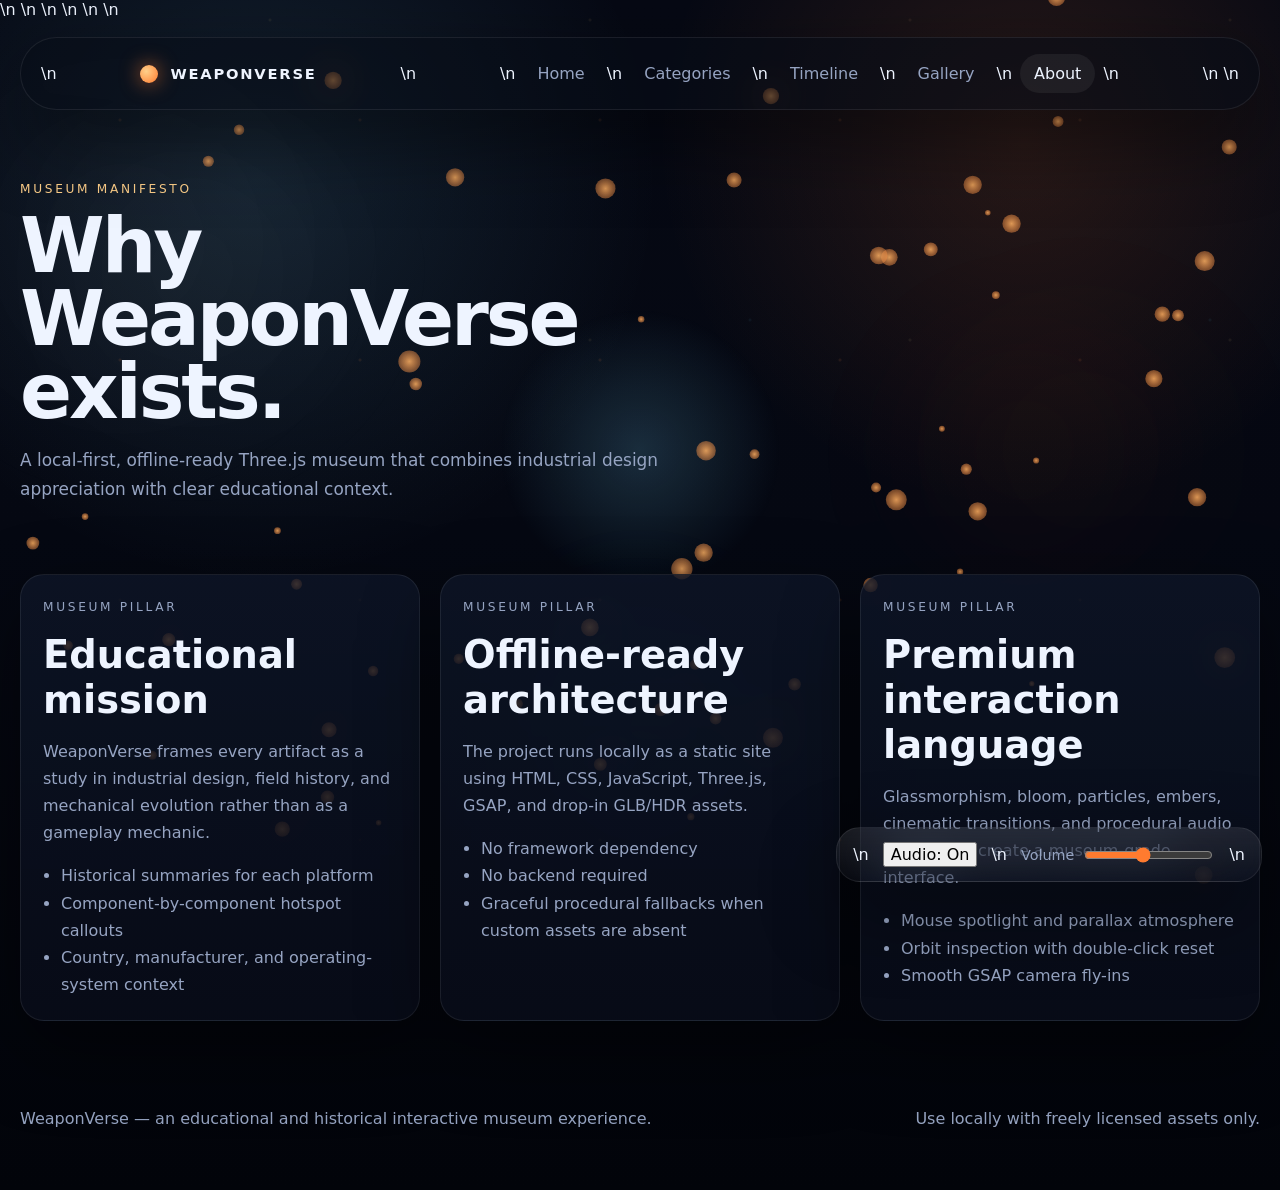
==== about.html @ c90c92ea "1st website" ====
<!DOCTYPE html>
<html lang="en">
  <head>
    <meta charset="UTF-8" />
    <meta name="viewport" content="width=device-width, initial-scale=1.0" />
    <title>WeaponVerse — About</title>
    <meta name="description" content="WeaponVerse — futuristic interactive 3D weapon museum." />
    <link rel="icon" type="image/svg+xml" href="assets/icons/favicon.svg" />
    <link rel="stylesheet" href="assets/css/base.css" />
    <link rel="stylesheet" href="assets/css/components.css" />
    <link rel="stylesheet" href="assets/css/pages.css" />
    <script type="importmap">
      {
        "imports": {
          "three": "./assets/js/vendor/three/three.module.js",
          "gsap": "./assets/js/vendor/gsap/gsap.js"
        }
      }
    </script>
  </head>
  <body data-page="about">
    <div class="site-shell">
      <div class="mouse-spotlight"></div>\n      <canvas class="atmosphere-canvas" aria-hidden="true"></canvas>\n      <div class="smoke-layer smoke-layer--one"></div>\n      <div class="smoke-layer smoke-layer--two"></div>\n      <div class="embers"></div>\n      <div class="audio-dock glass-panel">\n        <button class="audio-toggle" type="button">Audio: On</button>\n        <label>Volume <input class="audio-volume" type="range" min="0" max="1" step="0.01" value="0.45"></label>\n      </div>\n      <div class="page-transition"></div>
        <header class="site-header">\n          <a class="brand" href="index.html"><span class="brand__mark"></span><span>WEAPONVERSE</span></a>\n          <nav class="main-nav">\n            <a href="index.html" data-nav="home">Home</a>\n            <a href="categories.html" data-nav="categories">Categories</a>\n            <a href="timeline.html" data-nav="timeline">Timeline</a>\n            <a href="gallery.html" data-nav="gallery">Gallery</a>\n            <a href="about.html" data-nav="about">About</a>\n          </nav>\n          <button class="nav-toggle" aria-label="Toggle navigation">☰</button>\n        </header>

      <main>
        <section class="hero hero--subpage">
          <div>
            <p class="eyebrow">Museum Manifesto</p>
            <h1>Why WeaponVerse exists.</h1>
            <p class="lead">A local-first, offline-ready Three.js museum that combines industrial design appreciation with clear educational context.</p>
          </div>
        </section>
        <section class="section about-grid" id="aboutGrid"></section>
      </main>

      <footer class="site-footer">
        <p>WeaponVerse — an educational and historical interactive museum experience.</p>
        <p>Use locally with freely licensed assets only.</p>
      </footer>
    </div>
    <script type="module" src="assets/js/pages/about.js"></script>
  </body>
</html>
---- assets/css/base.css ----
:root {
  --bg: #050914;
  --bg-soft: #0a1020;
  --panel: rgba(14, 22, 40, 0.56);
  --panel-strong: rgba(11, 18, 34, 0.82);
  --line: rgba(255, 255, 255, 0.08);
  --text: #eef4ff;
  --muted: #96a4c2;
  --accent: #ff7b2f;
  --accent-soft: #ffd08a;
  --cyan: #76d6ff;
  --shadow: 0 30px 80px rgba(0, 0, 0, 0.45);
  --radius: 24px;
  --radius-sm: 16px;
  --container: min(1240px, calc(100vw - 32px));
  --font: Inter, ui-sans-serif, system-ui, -apple-system, BlinkMacSystemFont, "Segoe UI", sans-serif;
}
* { box-sizing: border-box; }
html { scroll-behavior: smooth; }
body {
  margin: 0;
  min-height: 100vh;
  color: var(--text);
  background:
    radial-gradient(circle at 20% 15%, rgba(118, 214, 255, 0.12), transparent 28%),
    radial-gradient(circle at 80% 12%, rgba(255, 123, 47, 0.14), transparent 25%),
    linear-gradient(180deg, #060914, #050812 45%, #02040a 100%);
  font-family: var(--font);
  overflow-x: hidden;
}
a { color: inherit; text-decoration: none; }
button, input { font: inherit; }
img, canvas { display: block; max-width: 100%; }
main { position: relative; z-index: 2; }
.site-shell { position: relative; isolation: isolate; }
.mouse-spotlight, .atmosphere-canvas, .smoke-layer, .embers, .page-transition {
  position: fixed; inset: 0; pointer-events: none;
}
.mouse-spotlight {
  background: radial-gradient(circle at var(--mx, 50%) var(--my, 50%), rgba(118, 214, 255, 0.18), transparent 18%);
  mix-blend-mode: screen; z-index: 0;
}
.atmosphere-canvas { z-index: 0; opacity: 0.95; }
.smoke-layer {
  z-index: 0; opacity: 0.28; filter: blur(56px);
  background:
    radial-gradient(circle at 15% 30%, rgba(255,255,255,.12), transparent 20%),
    radial-gradient(circle at 80% 50%, rgba(255,123,47,.14), transparent 18%),
    radial-gradient(circle at 50% 80%, rgba(118,214,255,.1), transparent 22%);
  animation: drift 22s linear infinite alternate;
}
.smoke-layer--two { animation-duration: 28s; transform: scale(1.15); opacity: 0.2; }
.embers {
  z-index: 1;
  background-image:
    radial-gradient(circle, rgba(255,145,71,.8) 0 1px, transparent 2px),
    radial-gradient(circle, rgba(255,208,138,.55) 0 1px, transparent 2px),
    radial-gradient(circle, rgba(118,214,255,.45) 0 1px, transparent 2px);
  background-size: 240px 240px, 320px 320px, 460px 460px;
  background-position: 0 0, 110px 180px, 60px 90px;
  opacity: 0.12;
  animation: embersFloat 18s linear infinite;
}
.page-transition { z-index: 50; background: linear-gradient(135deg, rgba(255,123,47,.12), rgba(5,9,20,.95)); opacity: 0; transition: opacity .45s ease; }
.site-header, .hero, .section, .site-footer { width: var(--container); margin-inline: auto; }
.site-header {
  position: sticky; top: 0; z-index: 30; display: flex; align-items: center; justify-content: space-between; gap: 20px;
  margin-top: 18px; padding: 16px 20px; border: 1px solid var(--line); border-radius: 999px;
  background: rgba(8, 13, 24, 0.58); backdrop-filter: blur(20px); box-shadow: var(--shadow);
}
.brand { display: inline-flex; align-items: center; gap: 12px; font-weight: 700; letter-spacing: .12em; font-size: .92rem; }
.brand__mark {
  width: 18px; height: 18px; border-radius: 50%;
  background: radial-gradient(circle at 35% 35%, var(--accent-soft), var(--accent));
  box-shadow: 0 0 20px rgba(255,123,47,.7);
}
.main-nav { display: flex; align-items: center; gap: 8px; flex-wrap: wrap; }
.main-nav a {
  padding: 10px 14px; border-radius: 999px; color: var(--muted); transition: .25s ease;
}
.main-nav a:hover, .main-nav a.is-active { color: var(--text); background: rgba(255,255,255,.06); }
.nav-toggle { display: none; border: 0; background: transparent; color: var(--text); font-size: 1.35rem; }
.hero { padding: 72px 0 24px; display: grid; gap: 28px; align-items: center; }
.hero--home, .hero--weapon { grid-template-columns: 1.1fr .9fr; min-height: 84vh; }
.hero--subpage { min-height: 42vh; align-content: end; }
.hero h1 { margin: 0; font-size: clamp(2.6rem, 6vw, 5.5rem); line-height: .95; letter-spacing: -.04em; max-width: 12ch; }
.eyebrow { margin: 0 0 14px; color: var(--accent-soft); text-transform: uppercase; letter-spacing: .22em; font-size: .76rem; }
.lead { max-width: 64ch; color: var(--muted); font-size: 1.06rem; line-height: 1.75; }
.hero__actions, .hero-stats { display: flex; gap: 14px; flex-wrap: wrap; margin-top: 22px; }
.hero-stats article { min-width: 146px; padding: 16px 18px; }
.hero-stats strong { display: block; font-size: 1.4rem; margin-bottom: 4px; }
.hero__visual { position: relative; min-height: 520px; padding: 16px; }
.hero__badge { position: absolute; right: 16px; bottom: 16px; padding: 12px 14px; font-size: .82rem; color: var(--muted); }
.section { padding: 28px 0 72px; }
.section-heading h2, .component-panel h3, .glass-panel h2, .glass-panel h3 { margin: 0; font-size: clamp(1.5rem, 3vw, 2.6rem); }
.section-heading { margin-bottom: 22px; }
.site-footer {
  display: flex; justify-content: space-between; gap: 16px; flex-wrap: wrap; padding: 0 0 46px; color: var(--muted);
}
.audio-dock {
  position: fixed; right: 18px; bottom: 18px; z-index: 40; display: flex; gap: 14px; align-items: center;
  padding: 14px 16px; border-radius: 999px;
}
.audio-dock label { color: var(--muted); font-size: .9rem; display: inline-flex; align-items: center; gap: 8px; }
.audio-volume { accent-color: var(--accent); }
.intro-overlay {
  position: fixed; inset: 0; z-index: 90; background: #02050b; display: grid; place-items: center; overflow: hidden;
}
#introCanvas, .intro-cracks, .intro-flash { position: absolute; inset: 0; }
.intro-cracks {
  opacity: 0; background:
    linear-gradient(90deg, transparent 48%, rgba(255,255,255,.18) 50%, transparent 52%),
    linear-gradient(20deg, transparent 40%, rgba(255,255,255,.08) 50%, transparent 60%),
    linear-gradient(-35deg, transparent 42%, rgba(255,255,255,.1) 50%, transparent 58%);
  mix-blend-mode: screen;
}
.intro-flash { background: radial-gradient(circle, rgba(255,255,255,.95), transparent 42%); opacity: 0; }
.intro-logo-wrap { position: relative; z-index: 2; text-align: center; opacity: 0; }
.intro-logo { margin: 0; font-size: clamp(2.8rem, 10vw, 7rem); letter-spacing: .22em; text-shadow: 0 0 30px rgba(255,123,47,.35); }
.intro-subtitle { color: var(--muted); }
@keyframes drift { from { transform: translate3d(-2%, 0, 0) scale(1.02); } to { transform: translate3d(3%, -2%, 0) scale(1.08); } }
@keyframes embersFloat { from { transform: translateY(0); } to { transform: translateY(-80px); } }
@media (max-width: 980px) {
  .hero--home, .hero--weapon, .viewer-layout, .section--split, .detail-grid { grid-template-columns: 1fr; }
  .hero h1 { max-width: none; }
}
@media (max-width: 760px) {
  :root { --container: min(1240px, calc(100vw - 20px)); }
  .site-header { border-radius: 26px; align-items: flex-start; }
  .nav-toggle { display: block; }
  .main-nav { display: none; width: 100%; padding-top: 8px; }
  .main-nav.is-open { display: flex; }
  .audio-dock { left: 10px; right: 10px; bottom: 10px; justify-content: space-between; }
  .hero { padding-top: 42px; }
  .hero__visual { min-height: 380px; }
}
---- assets/css/components.css ----
.glass-panel {
  background: linear-gradient(180deg, rgba(255,255,255,.09), rgba(255,255,255,.02));
  border: 1px solid var(--line);
  border-radius: var(--radius);
  box-shadow: var(--shadow);
  backdrop-filter: blur(24px);
}
.btn {
  display: inline-flex; align-items: center; justify-content: center; gap: 10px; border: 1px solid var(--line); cursor: pointer;
  padding: 14px 18px; border-radius: 999px; transition: transform .2s ease, background .2s ease, border-color .2s ease;
}
.btn:hover { transform: translateY(-2px); }
.btn--primary { background: linear-gradient(135deg, var(--accent), #ff9e62); color: #111; border-color: transparent; font-weight: 700; }
.btn--ghost { background: rgba(255,255,255,.04); color: var(--text); }
.btn--small { padding: 10px 14px; font-size: .88rem; }
.category-grid, .weapon-grid, .gallery-grid, .about-grid, .detail-grid, .section--split, .viewer-layout {
  display: grid; gap: 20px;
}
.category-grid { grid-template-columns: repeat(auto-fit, minmax(220px, 1fr)); }
.weapon-grid { grid-template-columns: repeat(auto-fit, minmax(260px, 1fr)); }
.gallery-grid { grid-template-columns: repeat(auto-fit, minmax(280px, 1fr)); }
.about-grid { grid-template-columns: repeat(auto-fit, minmax(280px, 1fr)); }
.section--split, .viewer-layout { grid-template-columns: 1fr 1fr; }
.detail-grid { grid-template-columns: repeat(auto-fit, minmax(280px, 1fr)); }
.category-card, .weapon-card, .gallery-card, .timeline-card, .about-card {
  position: relative; overflow: hidden; padding: 18px; border-radius: var(--radius); border: 1px solid var(--line);
  background: linear-gradient(180deg, rgba(14,22,40,.78), rgba(8,12,24,.9)); box-shadow: var(--shadow);
}
.category-card::before, .weapon-card::before, .gallery-card::before {
  content: ""; position: absolute; inset: -30% auto auto -10%; width: 120px; height: 220px;
  background: linear-gradient(180deg, rgba(255,255,255,.24), transparent); transform: rotate(24deg); opacity: 0; transition: opacity .3s ease;
}
.category-card:hover::before, .weapon-card:hover::before, .gallery-card:hover::before { opacity: .7; }
.category-card h3, .weapon-card h3, .gallery-card h3, .timeline-card h3 { margin: 0 0 10px; }
.category-card p, .weapon-card p, .gallery-card p, .timeline-card p, .about-card p, .component-panel p { color: var(--muted); line-height: 1.7; }
.meta-row, .spec-list, .timeline-meta { display: flex; gap: 10px; flex-wrap: wrap; }
.meta-chip, .status-pill {
  display: inline-flex; align-items: center; gap: 8px; padding: 8px 12px; border-radius: 999px; background: rgba(255,255,255,.06); color: var(--muted); font-size: .82rem;
}
.viewer-frame {
  position: relative; min-height: 280px; border-radius: calc(var(--radius) - 6px); overflow: hidden;
  background:
    radial-gradient(circle at 50% 20%, rgba(118,214,255,.12), transparent 30%),
    linear-gradient(180deg, rgba(9,14,25,.8), rgba(4,7,12,.96));
}
.viewer-frame canvas { width: 100%; height: 100%; }
.viewer-frame--hero { min-height: 480px; }
.viewer-frame--detail { min-height: 720px; }
.viewer-toolbar {
  display: flex; align-items: center; justify-content: space-between; gap: 12px; padding: 16px 16px 0;
}
.weapon-card__viewer, .gallery-card__viewer { min-height: 190px; margin-bottom: 14px; }
.category-filter { display: flex; gap: 12px; flex-wrap: wrap; margin-bottom: 20px; }
.filter-btn {
  border: 1px solid var(--line); background: rgba(255,255,255,.04); color: var(--muted); border-radius: 999px; padding: 12px 16px; cursor: pointer;
}
.filter-btn.is-active { background: linear-gradient(135deg, rgba(255,123,47,.2), rgba(255,208,138,.14)); color: var(--text); }
.timeline-list { display: grid; gap: 16px; }
.timeline-card { display: grid; grid-template-columns: 120px 1fr; gap: 18px; }
.timeline-year { font-size: 2rem; font-weight: 800; color: var(--accent-soft); }
.spec-rail { padding: 20px; align-self: center; }
.spec-rail .spec-item { padding: 14px 0; border-bottom: 1px solid var(--line); }
.spec-rail .spec-item:last-child { border-bottom: 0; }
.spec-item strong { display: block; margin-bottom: 4px; }
.component-panel { padding: 24px; min-height: 400px; position: sticky; top: 108px; }
.viewer-stack { padding: 0 0 16px; }
.weapon-hotspot {
  position: absolute; display: flex; align-items: center; gap: 10px; color: var(--text); transform: translate(-50%, -50%); z-index: 5;
}
.weapon-hotspot button {
  width: 18px; height: 18px; border-radius: 50%; border: 0; cursor: pointer;
  background: radial-gradient(circle, #fff, var(--accent)); box-shadow: 0 0 0 0 rgba(255,123,47,.6), 0 0 24px rgba(255,123,47,.8);
  animation: pulse 1.8s infinite;
}
.weapon-hotspot span {
  position: relative; display: inline-flex; align-items: center; gap: 8px; white-space: nowrap; font-size: .82rem; padding: 7px 11px; border-radius: 999px;
  background: rgba(6,10,18,.7); border: 1px solid rgba(255,255,255,.08);
}
.weapon-hotspot span::before {
  content: ""; width: 20px; height: 1px; background: linear-gradient(90deg, rgba(255,123,47,.9), transparent); display: inline-block;
}
.manifesto, .museum-highlights, .about-card, .timeline-card, .gallery-card, .weapon-card { padding: 22px; }
.hotspot-list, .variant-list, .gallery-list { display: grid; gap: 12px; padding-left: 18px; }
@keyframes pulse { 0% { box-shadow: 0 0 0 0 rgba(255,123,47,.55), 0 0 24px rgba(255,123,47,.7); } 70% { box-shadow: 0 0 0 14px rgba(255,123,47,0), 0 0 30px rgba(255,123,47,.45); } 100% { box-shadow: 0 0 0 0 rgba(255,123,47,0), 0 0 24px rgba(255,123,47,.7); } }
@media (max-width: 760px) {
  .timeline-card { grid-template-columns: 1fr; }
  .viewer-frame--detail { min-height: 520px; }
  .component-panel { position: relative; top: auto; min-height: auto; }
}
---- assets/css/pages.css ----
.hero__copy { position: relative; z-index: 2; }
.manifesto p:last-child { margin-bottom: 0; }
.museum-highlights { display: grid; gap: 14px; align-content: start; }
.highlight-row { display: flex; justify-content: space-between; gap: 16px; padding: 16px 0; border-bottom: 1px solid var(--line); }
.highlight-row:last-child { border-bottom: 0; }
.highlight-row strong { font-size: 1.05rem; }
.weapon-card__top, .gallery-card__top { display: flex; justify-content: space-between; gap: 12px; align-items: start; }
.weapon-card h3 a, .gallery-card h3 a { text-decoration: none; }
.weapon-card small, .gallery-card small { color: var(--muted); }
.category-card .category-link { margin-top: 16px; display: inline-flex; color: var(--accent-soft); }
.about-card ul { margin: 14px 0 0; padding-left: 18px; color: var(--muted); line-height: 1.7; }
.component-panel dl { margin: 0; display: grid; gap: 14px; }
.component-panel dt { color: var(--accent-soft); font-size: .8rem; text-transform: uppercase; letter-spacing: .16em; }
.component-panel dd { margin: 0; color: var(--muted); }
.detail-grid article { padding: 24px; }
.detail-grid ul { color: var(--muted); line-height: 1.7; }
.hero--weapon .hero__copy h1 { max-width: 10ch; }
.hero--weapon .hero__copy .meta-row { margin-top: 18px; }
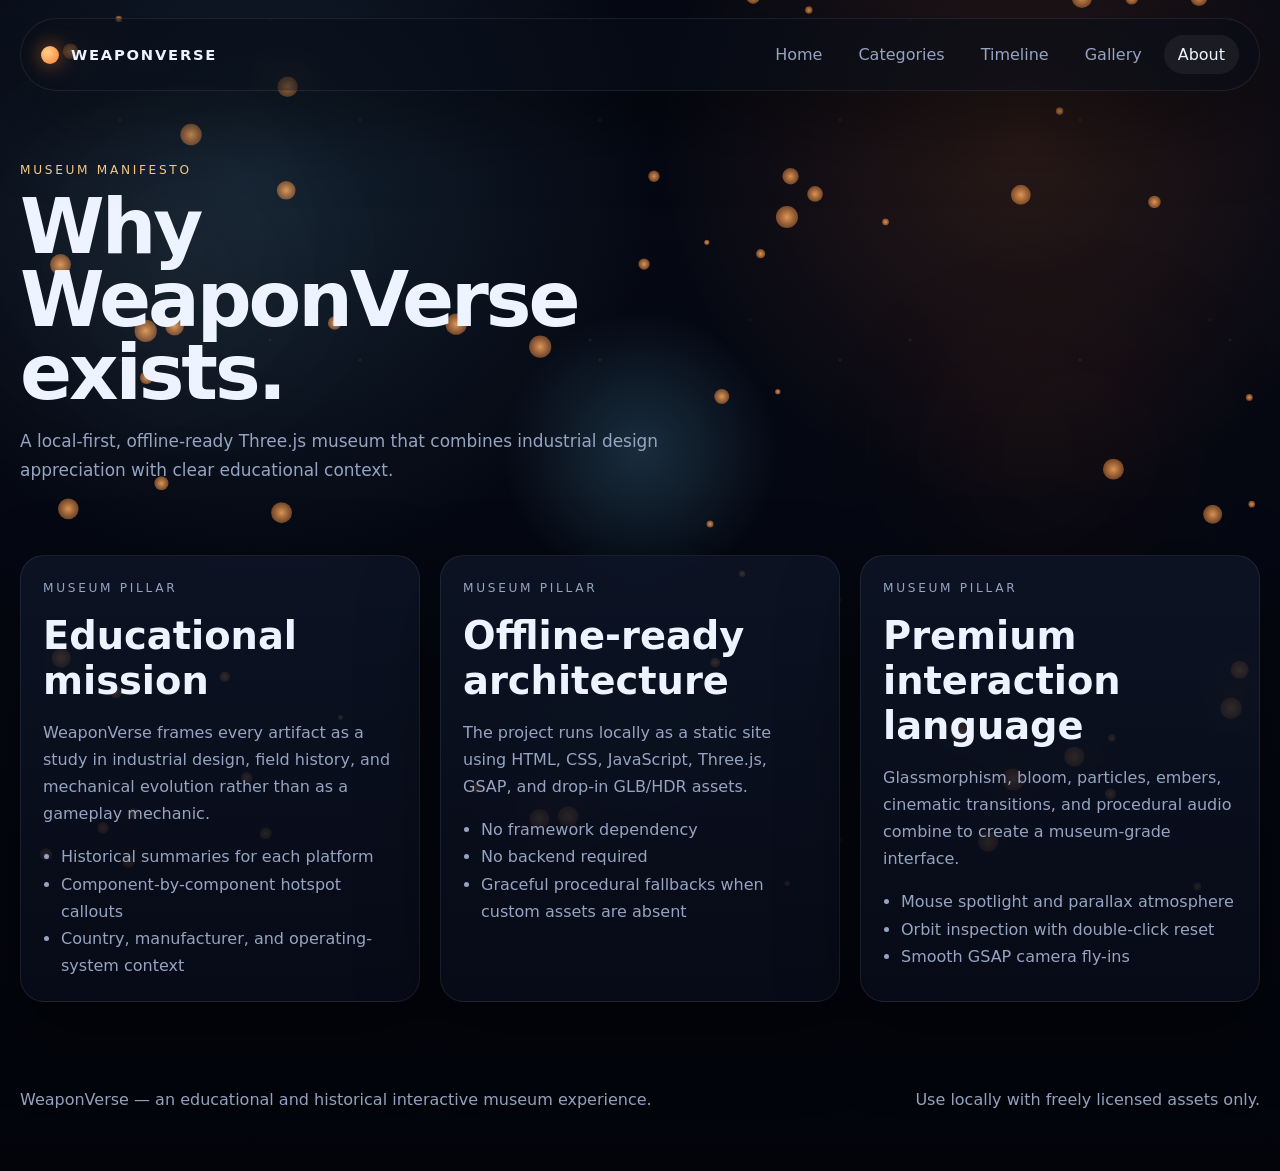
==== commit 3e9df9d7: "Enhancement" ====
--- a/about.html
+++ b/about.html
@@ -20,8 +20,23 @@
   </head>
   <body data-page="about">
     <div class="site-shell">
-      <div class="mouse-spotlight"></div>\n      <canvas class="atmosphere-canvas" aria-hidden="true"></canvas>\n      <div class="smoke-layer smoke-layer--one"></div>\n      <div class="smoke-layer smoke-layer--two"></div>\n      <div class="embers"></div>\n      <div class="audio-dock glass-panel">\n        <button class="audio-toggle" type="button">Audio: On</button>\n        <label>Volume <input class="audio-volume" type="range" min="0" max="1" step="0.01" value="0.45"></label>\n      </div>\n      <div class="page-transition"></div>
-        <header class="site-header">\n          <a class="brand" href="index.html"><span class="brand__mark"></span><span>WEAPONVERSE</span></a>\n          <nav class="main-nav">\n            <a href="index.html" data-nav="home">Home</a>\n            <a href="categories.html" data-nav="categories">Categories</a>\n            <a href="timeline.html" data-nav="timeline">Timeline</a>\n            <a href="gallery.html" data-nav="gallery">Gallery</a>\n            <a href="about.html" data-nav="about">About</a>\n          </nav>\n          <button class="nav-toggle" aria-label="Toggle navigation">☰</button>\n        </header>
+      <div class="mouse-spotlight"></div>
+      <canvas class="atmosphere-canvas" aria-hidden="true"></canvas>
+      <div class="smoke-layer smoke-layer--one"></div>
+      <div class="smoke-layer smoke-layer--two"></div>
+      <div class="embers"></div>
+      <div class="page-transition"></div>
+        <header class="site-header">
+          <a class="brand" href="index.html"><span class="brand__mark"></span><span>WEAPONVERSE</span></a>
+          <nav class="main-nav">
+            <a href="index.html" data-nav="home">Home</a>
+            <a href="categories.html" data-nav="categories">Categories</a>
+            <a href="timeline.html" data-nav="timeline">Timeline</a>
+            <a href="gallery.html" data-nav="gallery">Gallery</a>
+            <a href="about.html" data-nav="about">About</a>
+          </nav>
+          <button class="nav-toggle" aria-label="Toggle navigation">☰</button>
+        </header>
 
       <main>
         <section class="hero hero--subpage">
